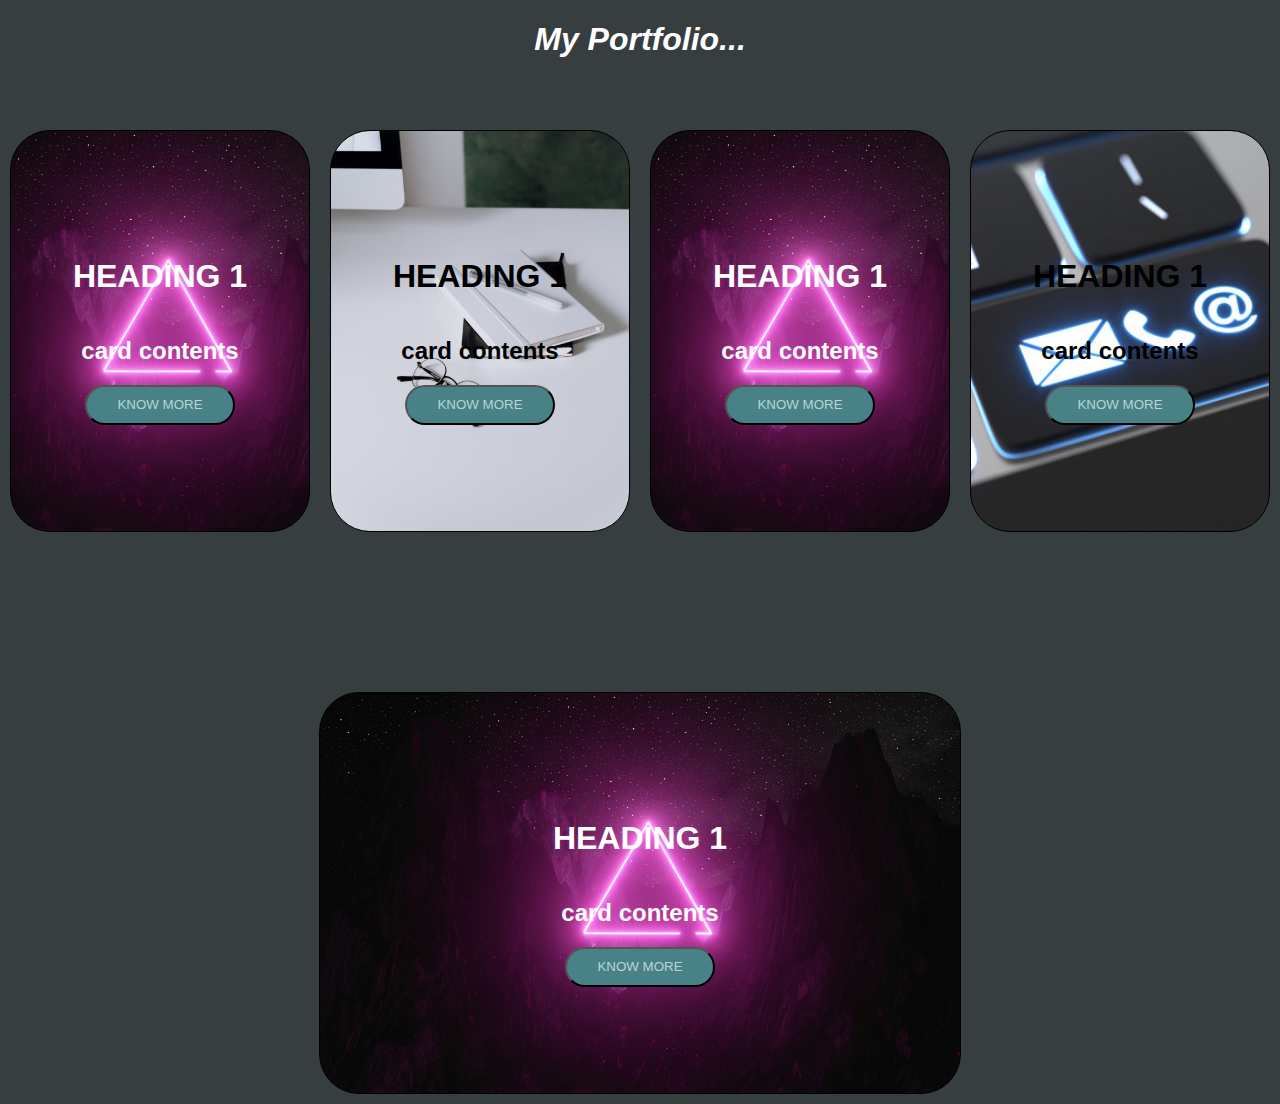
==== index.html @ 0bddccb9 "added pictures, modified homepage, added scroll" ====
<!DOCTYPE html>
<html lang="en">

<head>
    <meta charset="UTF-8">
    <meta name="viewport" content="width=device-width, initial-scale=1.0">
    <title>Portfolio</title>
    <link rel="stylesheet" href="index.css">
    <link href="/your-path-to-fontawesome/css/fontawesome.css" rel="stylesheet">
</head>

<body>
    <div class="header">
        <h1>My Portfolio...</h1>
    </div>
    <div class="main">
        <div class="card">
            <div class="card-header">
                <h1>HEADING 1</h1>
            </div>
            <div class="card-content">
                <h2>card contents</h2>
            </div>
            <div class="card-btn">
                <button>KNOW MORE</button>
            </div>
        </div>
        <div class="card academics">
            <div class="card-header">
                <h1>HEADING 1</h1>
            </div>
            <div class="card-content">
                <h2>card contents</h2>
            </div>
            <div class="card-btn">
                <button>KNOW MORE</button>
            </div>
        </div>
        <div class="card">
            <div class="card-header">
                <h1>HEADING 1</h1>
            </div>
            <div class="card-content">
                <h2>card contents</h2>
            </div>
            <div class="card-btn">
                <button>KNOW MORE</button>
            </div>
        </div>
        <div class="card contact">
            <div class="card-header">
                <h1>HEADING 1</h1>
            </div>
            <div class="card-content">
                <h2>card contents</h2>
            </div>
            <div class="card-btn">
                <button>KNOW MORE</button>
            </div>
        </div>
    </div>
    <div class="scroll">
        <div class="down">
            <a href="#academics"><span></span>
            <span></span>
            <span></span>
            </a>
        </div>
    </div>
    <div id="academics">
        <div class="card">
            <div class="card-header">
                <h1>HEADING 1</h1>
            </div>
            <div class="card-content">
                <h2>card contents</h2>
            </div>
            <div class="card-btn">
                <button>KNOW MORE</button>
            </div>
        </div>
    </div>
</body>

</html>
---- index.css ----
:root {
    --first-c: #373E40;
    --second-c: #305252;
    --third-c: #77878B;
    --fourth-c: #488286;
    --fifth-c: #B7D5D4;
    --font-1: "arial";
    --font-2: "times new roman";
}

body {
    /* box-sizing: border-box; */
    margin: 0;
    padding: 0;
    background-color: var(--first-c);
    font-family: "Segoe UI", Tahoma, Geneva, Verdana, sans-serif;
}

.header {
    display: flex;
    color: white;
    justify-content: center;
    font-style: oblique;
}

.main {
    display: flex;
    justify-content: center;
    flex-direction: row;
    margin-top: 40px;
}

.card {
    display: flex;
    flex-direction: column;
    align-items: center;
    justify-content: center;
    border: 1px solid black;
    margin: 10px;
    height: 400px;
    width: 50%;
    background-image: url('./images/eb1.jpg');
    background-position: center;
    background-size: cover;
    color: white;
    border-radius: 40px;
}

.academics {
    background-image: url('./images/academics.jpg');
    background-position: center;
    background-size: cover;
    color: black;
}

.contact {
    background-image: url('./images/contact.jpg');
    background-position: center;
    background-size: cover;
    color: black;
}

.card:hover {
    box-shadow: 0 0 50px white;
}

.card-btn button {
    border-radius: 100px;
    width: 150px;
    height: 40px;
    color: var(--fifth-c);
    background-color: var(--fourth-c);
}

.card-btn button:hover {
    color: #111;
    background: var(--fourth-c);
    box-shadow: 0 0 40px white;
}

#academics {
    display: flex;
    justify-content: center;
}

.down {
    position: relative;
    left: 50%;
    width: 40px;
    height: 40px;
    transform: rotate(45deg);
    margin-bottom: 100px;
}

.down span {
    position: fixed;
    width: 100%;
    height: 100%;
    border-bottom: 2px solid white;
    border-right: 2px solid white;
    margin-left: 50%;
    margin-top: 50px;
    opacity: 0;
    cursor: pointer;
    animation: animate 1.5s linear infinite;
}

.down span:nth-child(1) {
    transform: translate(-10px, -10px);
    animation-delay: -0.4s;
}

.down span:nth-child(2) {
    transform: translate(0px, 0px);
    animation-delay: -0.2s;
}

.down span:nth-child(3) {
    transform: translate(10px, 10px);
    animation-delay: 0s;
}

#home {
    margin-top: 200px;
    height: 650px;
}

@keyframes animate {
    0% {
        opacity: 0;
    }
    33.3% {
        opacity: 1;
    }
    66.6%,
    100% {
        opacity: 0;
    }
}

@media(max-width:950px) {
    .main {
        flex-wrap: wrap;
    }
    .card {
        width: 45%;
        height: 400px;
    }
    .scroll {
        visibility: hidden;
    }
}

@media(max-width:700px) {
    .main {
        flex-wrap: wrap;
    }
    .card {
        width: 70%;
        height: 400px;
    }
    .scroll {
        visibility: hidden;
    }
}


/* .middle {
    position: absolute;
    top: 50%;
    left: 50%;
    transform: translate(-50%, -50%);
}

.card {
    cursor: pointer;
    width: 340px;
    height: 480px;
}

.front,
.back {
    width: 100%;
    height: 100%;
    overflow: hidden;
    backface-visibility: hidden;
    position: absolute;
    transition: transform .6s linear;
}

.front img {
    height: 100%;
}

.front {
    transform: perspective(600px) rotateY(0deg);
}

.back {
    background: #f1f1f1;
    transform: perspective(600px) rotateY(180deg);
}

.back-content {
    color: #2c3e50;
    text-align: center;
    width: 100%;
}

.sm {
    margin: 20px 0;
}

.sm a {
    display: inline-flex;
    width: 40px;
    height: 40px;
    justify-content: center;
    align-items: center;
    color: #2c3e50;
    font-size: 18px;
    transition: 0.4s;
    border-radius: 50%;
}

.sm a:hover {
    background: #2c3e50;
    color: white;
}

.card:hover>.front {
    transform: perspective(600px) rotateY(-180deg);
}

.card:hover>.back {
    transform: perspective(600px) rotateY(0deg);
} */
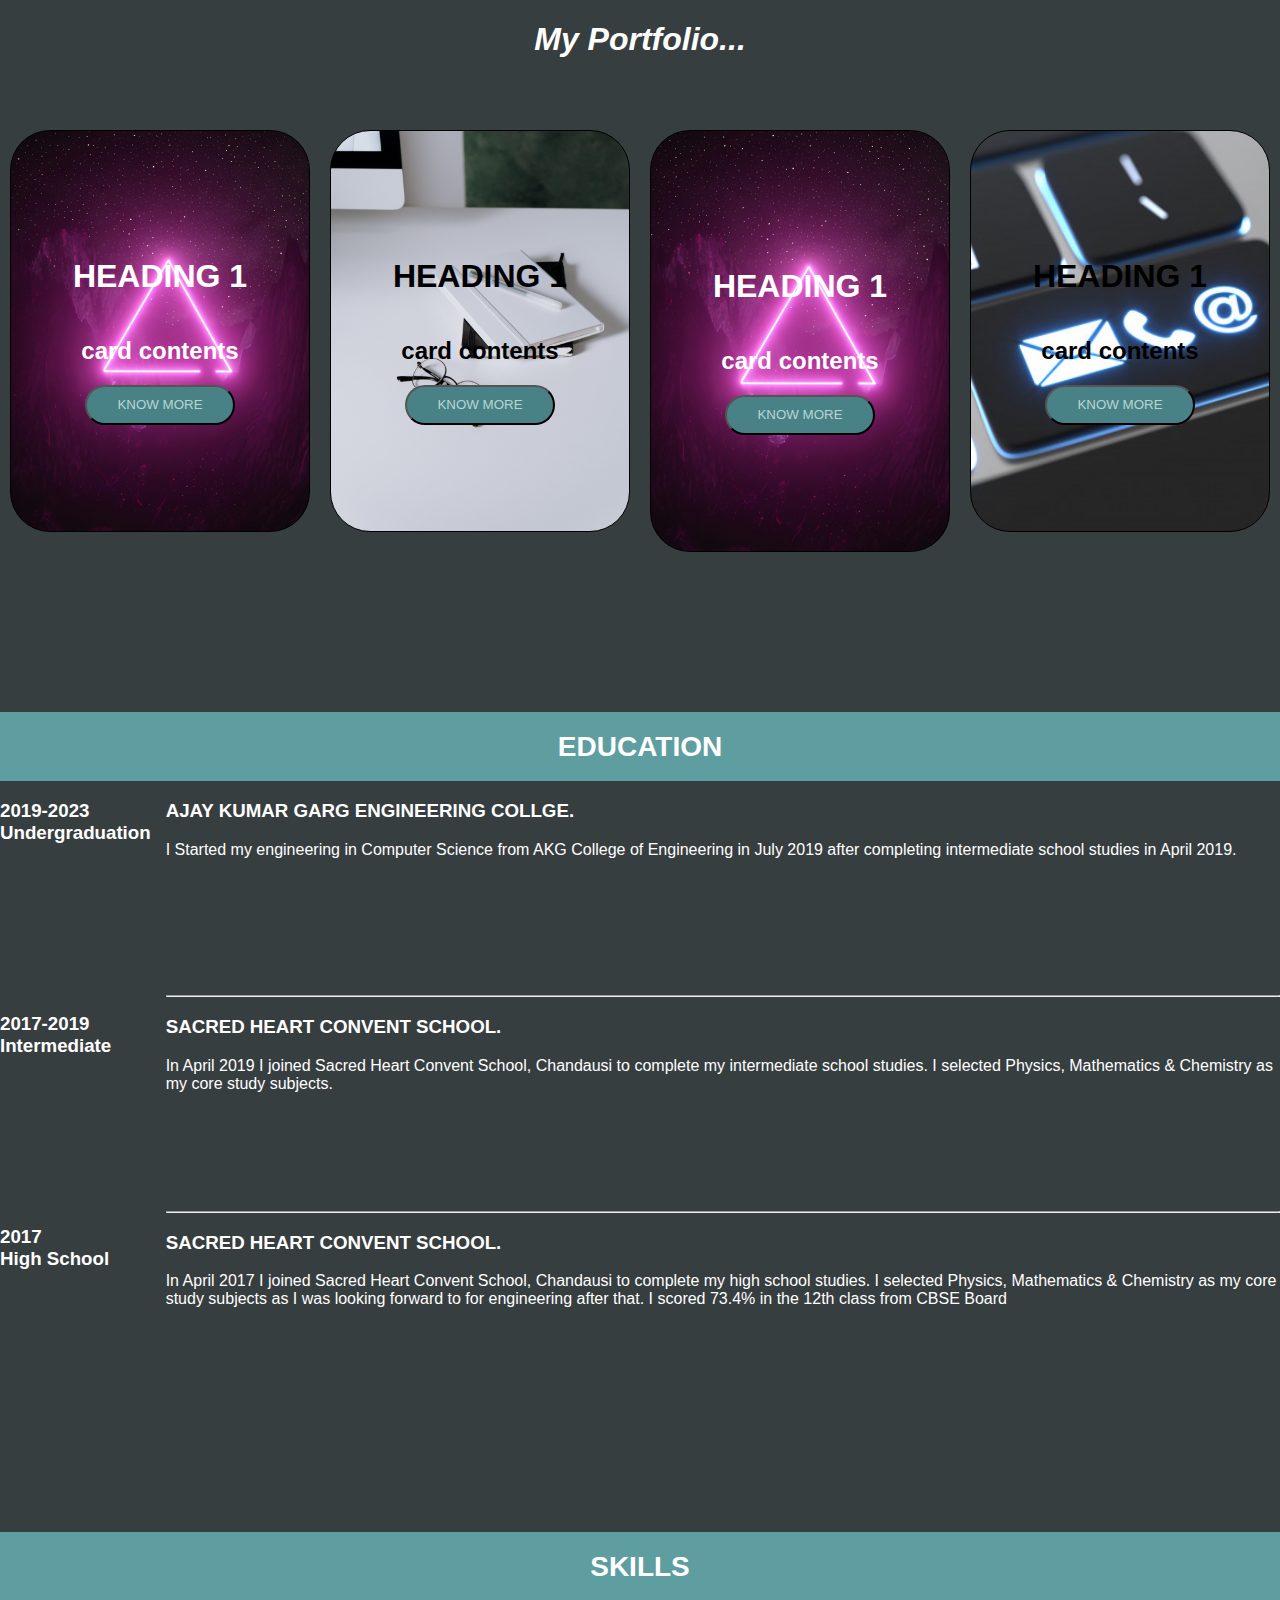
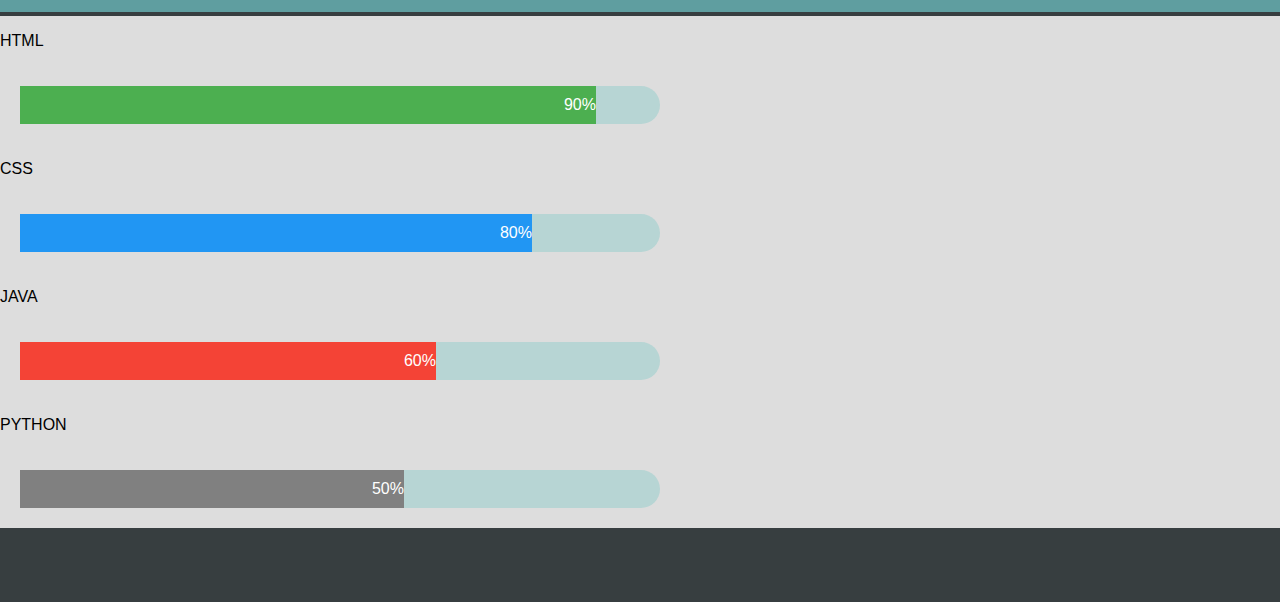
==== commit 43be762e: "skills section added" ====
--- a/index.html
+++ b/index.html
@@ -6,7 +6,7 @@
     <meta name="viewport" content="width=device-width, initial-scale=1.0">
     <title>Portfolio</title>
     <link rel="stylesheet" href="index.css">
-    <link href="/your-path-to-fontawesome/css/fontawesome.css" rel="stylesheet">
+    <link rel="stylesheet" href="https://use.fontawesome.com/releases/v5.7.0/css/all.css" integrity="sha384-lZN37f5QGtY3VHgisS14W3ExzMWZxybE1SJSEsQp9S+oqd12jhcu+A56Ebc1zFSJ" crossorigin="anonymous">
 </head>
 
 <body>
@@ -33,10 +33,10 @@
                 <h2>card contents</h2>
             </div>
             <div class="card-btn">
-                <button>KNOW MORE</button>
+                <a href="#academics"><button>KNOW MORE</button></a>
             </div>
         </div>
-        <div class="card">
+        <div class="card skills">
             <div class="card-header">
                 <h1>HEADING 1</h1>
             </div>
@@ -44,7 +44,7 @@
                 <h2>card contents</h2>
             </div>
             <div class="card-btn">
-                <button>KNOW MORE</button>
+                <a href="#skills"><button>KNOW MORE</button></a>
             </div>
         </div>
         <div class="card contact">
@@ -68,15 +68,62 @@
         </div>
     </div>
     <div id="academics">
-        <div class="card">
-            <div class="card-header">
-                <h1>HEADING 1</h1>
+        <div id="academics-heading">
+            <h1><i class="fas fa-graduation-cap"></i>EDUCATION</h1>
+        </div>
+        <div class="academics-info">
+            <div class="acad-data">
+                <div class="data-items">
+                    <h3>2019-2023 <br> Undergraduation</h3>
+                </div>
+                <hr>
+                <div class="data-items">
+                    <h3>2017-2019 <br> Intermediate</h3>
+                </div>
+                <hr>
+                <div class="data-items">
+                    <h3>2017 <br> High School</h3>
+                </div>
             </div>
-            <div class="card-content">
-                <h2>card contents</h2>
+            <div class="acad-data-2">
+                <div class="data-items">
+                    <h3>AJAY KUMAR GARG ENGINEERING COLLGE.</h3>
+                    I Started my engineering in Computer Science from AKG College of Engineering in July 2019 after completing intermediate school studies in April 2019.
+                </div>
+                <hr>
+                <div class="data-items">
+                    <h3>SACRED HEART CONVENT SCHOOL.</h3>
+                    In April 2019 I joined Sacred Heart Convent School, Chandausi to complete my intermediate school studies. I selected Physics, Mathematics & Chemistry as my core study subjects.
+                </div>
+                <hr>
+                <div class="data-items">
+                    <h3>SACRED HEART CONVENT SCHOOL.</h3>
+                    <p>In April 2017 I joined Sacred Heart Convent School, Chandausi to complete my high school studies. I selected Physics, Mathematics & Chemistry as my core study subjects as I was looking forward to for engineering after that. I scored
+                        73.4% in the 12th class from CBSE Board</p>
+                </div>
             </div>
-            <div class="card-btn">
-                <button>KNOW MORE</button>
+        </div>
+    </div>
+    <div id="skills">
+        <div id="academics-heading">
+            <h1><i class="fas fa-code"></i> SKILLS</h1>
+        </div>
+        <div class="container">
+            <p>HTML</p>
+            <div class="skills-c">
+                <div class="skills first">90%</div>
+            </div>
+            <p>CSS</p>
+            <div class="skills-c">
+                <div class="skills second">80%</div>
+            </div>
+            <p>JAVA</p>
+            <div class="skills-c">
+                <div class="skills third">60%</div>
+            </div>
+            <p>PYTHON</p>
+            <div class="skills-c">
+                <div class="skills fourth">50%</div>
             </div>
         </div>
     </div>
--- a/index.css
+++ b/index.css
@@ -78,18 +78,12 @@
     box-shadow: 0 0 40px white;
 }
 
-#academics {
-    display: flex;
-    justify-content: center;
-}
-
 .down {
-    position: relative;
+    position: absolute;
     left: 50%;
     width: 40px;
     height: 40px;
     transform: rotate(45deg);
-    margin-bottom: 100px;
 }
 
 .down span {
@@ -120,9 +114,124 @@
     animation-delay: 0s;
 }
 
-#home {
+
+/* #home {
     margin-top: 200px;
     height: 650px;
+} */
+
+#academics {
+    display: flex;
+    height: 670px;
+    color: white;
+    flex-direction: column;
+    margin-top: 150px;
+}
+
+#academics p {
+    font-weight: normal;
+    margin-top: 0;
+}
+
+.academics-data h3 {
+    margin-bottom: 0px;
+}
+
+#academics-heading {
+    text-align: center;
+    background-color: cadetblue;
+    font-size: 14px;
+    height: 80px;
+}
+
+#academics-heading i {
+    height: 40px;
+    width: 40px;
+}
+
+.academics-info {
+    display: flex;
+}
+
+.acad-data {
+    display: flex;
+    flex-direction: column;
+    margin-right: 15px;
+}
+
+.data-items {
+    height: 150px;
+    margin-bottom: 45px;
+}
+
+.acad-data hr {
+    visibility: hidden;
+}
+
+#skills {
+    display: flex;
+    height: 670px;
+    color: white;
+    flex-direction: column;
+    vertical-align: middle;
+    margin-top: 150px;
+}
+
+.container {
+    display: flex;
+    flex-direction: column;
+    align-content: center;
+    justify-content: center;
+    background: #ddd;
+    margin-top: 4px;
+}
+
+.skills-c {
+    width: 50%;
+    background: var(--fifth-c);
+    margin: 20px;
+    border-radius: 20px;
+}
+
+.skills {
+    text-align: right;
+    padding-top: 10px;
+    padding-bottom: 10px;
+    color: white;
+    animation: load 0.7s linear;
+}
+
+.container p {
+    color: black;
+}
+
+.first {
+    width: 90%;
+    background-color: #4CAF50;
+}
+
+.second {
+    width: 80%;
+    background-color: #2196F3;
+}
+
+.third {
+    width: 65%;
+    background-color: #f44336;
+}
+
+.fourth {
+    width: 60%;
+    background-color: #808080;
+}
+
+
+/* Dark Grey */
+
+@keyframes load {
+    from {
+        width: 0%
+    }
 }
 
 @keyframes animate {
@@ -149,6 +258,12 @@
     .scroll {
         visibility: hidden;
     }
+    #academics {
+        height: 1000px;
+    }
+    #year {
+        width: 100px;
+    }
 }
 
 @media(max-width:700px) {
@@ -161,6 +276,9 @@
     }
     .scroll {
         visibility: hidden;
+    }
+    #year {
+        width: 400px;
     }
 }
 
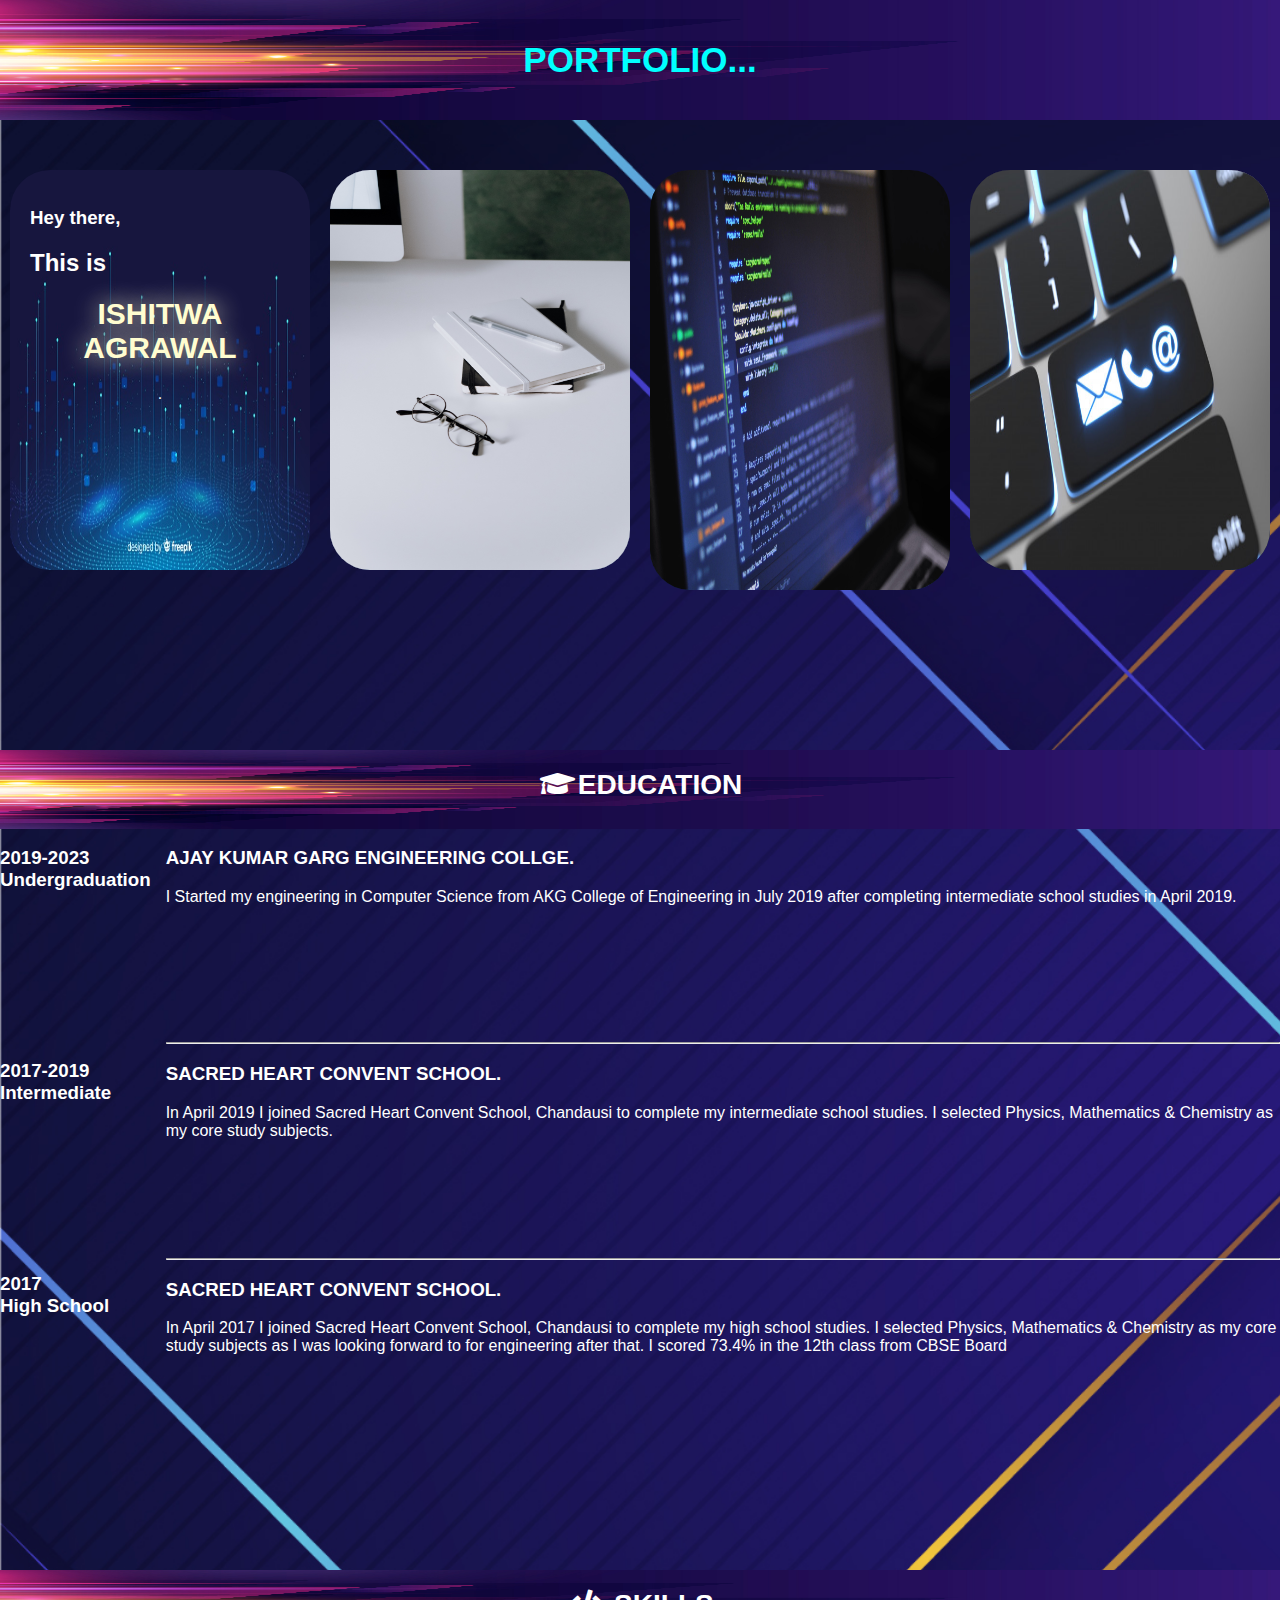
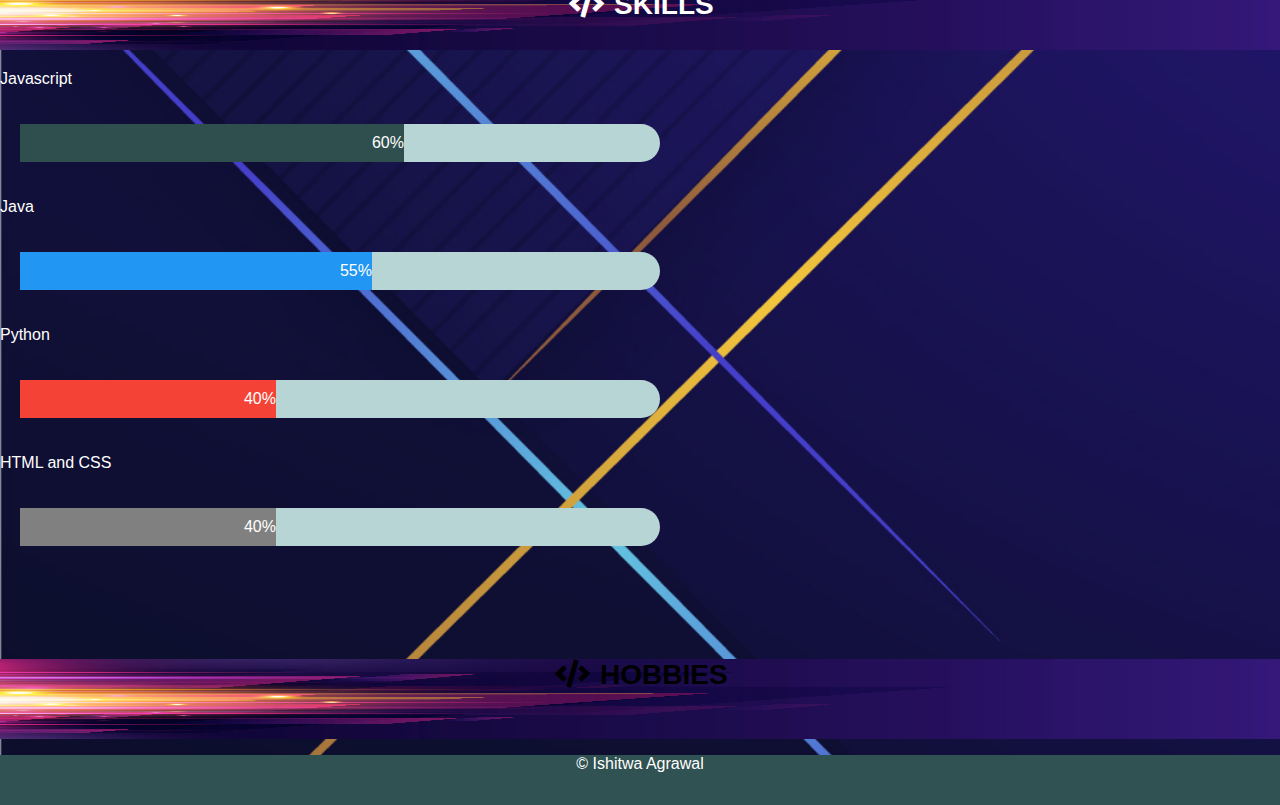
==== commit be301471: "colors changed" ====
--- a/index.html
+++ b/index.html
@@ -6,56 +6,75 @@
     <meta name="viewport" content="width=device-width, initial-scale=1.0">
     <title>Portfolio</title>
     <link rel="stylesheet" href="index.css">
-    <link rel="stylesheet" href="https://use.fontawesome.com/releases/v5.7.0/css/all.css" integrity="sha384-lZN37f5QGtY3VHgisS14W3ExzMWZxybE1SJSEsQp9S+oqd12jhcu+A56Ebc1zFSJ" crossorigin="anonymous">
+    <link rel="stylesheet" href="https://use.fontawesome.com/releases/v5.7.0/css/all.css">
 </head>
 
 <body>
     <div class="header">
-        <h1>My Portfolio...</h1>
+        <div class="heading">
+            <h1>Portfolio...</h1>
+        </div>
     </div>
     <div class="main">
         <div class="card">
-            <div class="card-header">
-                <h1>HEADING 1</h1>
+            <div class="front intro">
+                <br>
+                <h3> Hey there,</h3>
+                <h2>This is </h2>
+                <h1>Ishitwa <br>Agrawal</h1>.
             </div>
-            <div class="card-content">
-                <h2>card contents</h2>
-            </div>
-            <div class="card-btn">
-                <button>KNOW MORE</button>
+            <div class="back">
+                <br>
+                <div class="card-heading">
+                    <u><h1>INTRODUCTION</h1></u>
+                </div>
+                <div class="card-content">
+                    <br> I am a Computer Sciene Engineering Student.
+                    <h4>Welcome to my Portfolio. Just hover over the cards to see my academics, skills etc.</h4>
+                </div>
+                <br>
+                <div class="card-btn">
+                    <a href="#academics"><button>MY HOBBIES</button></a>
+                </div>
             </div>
         </div>
         <div class="card academics">
-            <div class="card-header">
-                <h1>HEADING 1</h1>
+            <div class="front">
+                <img src="./images/academics.jpg">
             </div>
-            <div class="card-content">
-                <h2>card contents</h2>
-            </div>
-            <div class="card-btn">
-                <a href="#academics"><button>KNOW MORE</button></a>
+            <div class="back">
+                <div class="card-content">
+                    <h2>card contents</h2>
+                </div>
+                <div class="card-btn">
+                    <a href="#academics"><button>KNOW MORE</button></a>
+                </div>
             </div>
         </div>
         <div class="card skills">
-            <div class="card-header">
-                <h1>HEADING 1</h1>
+            <div class="front">
+                <img src="./images/skills.jpg">
             </div>
-            <div class="card-content">
-                <h2>card contents</h2>
-            </div>
-            <div class="card-btn">
-                <a href="#skills"><button>KNOW MORE</button></a>
+            <div class="back">
+                <div class="card-content">
+                    <h4>I am very interested in learning new languages</h4>
+                </div>
+                <div class="card-btn">
+                    <a href="#skills"><button>KNOW MY SKILLS</button></a>
+                </div>
             </div>
         </div>
         <div class="card contact">
-            <div class="card-header">
-                <h1>HEADING 1</h1>
+            <div class="front">
+                <img src="./images/contact.jpg">
             </div>
-            <div class="card-content">
-                <h2>card contents</h2>
-            </div>
-            <div class="card-btn">
-                <button>KNOW MORE</button>
+            <div class="back">
+                <div class="card-content">
+                    <h2>card contents</h2>
+                </div>
+                <div class="card-btn">
+                    <button>KNOW MORE</button>
+                </div>
             </div>
         </div>
     </div>
@@ -109,23 +128,31 @@
             <h1><i class="fas fa-code"></i> SKILLS</h1>
         </div>
         <div class="container">
-            <p>HTML</p>
+            <p>Javascript</p>
             <div class="skills-c">
-                <div class="skills first">90%</div>
+                <div class="skills first">60%</div>
             </div>
-            <p>CSS</p>
+            <p>Java</p>
             <div class="skills-c">
-                <div class="skills second">80%</div>
+                <div class="skills second">55%</div>
             </div>
-            <p>JAVA</p>
+            <p>Python</p>
             <div class="skills-c">
-                <div class="skills third">60%</div>
+                <div class="skills third">40%</div>
             </div>
-            <p>PYTHON</p>
+            <p>HTML and CSS</p>
             <div class="skills-c">
-                <div class="skills fourth">50%</div>
+                <div class="skills fourth">40%</div>
             </div>
         </div>
+    </div>
+    <div id="hobbies">
+        <div id="academics-heading">
+            <h1><i class="fas fa-code"></i> HOBBIES</h1>
+        </div>
+    </div>
+    <div class="footer">
+        <p><span>&#169;</span> Ishitwa Agrawal</p>
     </div>
 </body>
 
--- a/index.css
+++ b/index.css
@@ -9,10 +9,10 @@
 }
 
 body {
-    /* box-sizing: border-box; */
     margin: 0;
     padding: 0;
-    background-color: var(--first-c);
+    background-image: url('./images/photo.jpg');
+    background-size: cover;
     font-family: "Segoe UI", Tahoma, Geneva, Verdana, sans-serif;
 }
 
@@ -20,7 +20,27 @@
     display: flex;
     color: white;
     justify-content: center;
-    font-style: oblique;
+    align-items: center;
+    height: 120px;
+    background-image: url('./images/education.jpg');
+    background-size: 100% 100%;
+}
+
+.heading h1 {
+    font-size: 35px;
+    text-transform: uppercase;
+    color: cyan;
+    font-style: bold;
+}
+
+.nav-area {
+    display: flex;
+    flex-direction: row;
+}
+
+.nav-area li {
+    list-style: none;
+    margin-right: 10px;
 }
 
 .main {
@@ -31,19 +51,77 @@
 }
 
 .card {
+    position: relative;
     display: flex;
     flex-direction: column;
     align-items: center;
     justify-content: center;
-    border: 1px solid black;
     margin: 10px;
     height: 400px;
     width: 50%;
-    background-image: url('./images/eb1.jpg');
-    background-position: center;
-    background-size: cover;
-    color: white;
     border-radius: 40px;
+    transition: transform 1.5s;
+    transform-style: preserve-3d;
+}
+
+.front {
+    position: absolute;
+    height: 100%;
+    width: 100%;
+    background-image: url("./images/intro-front.jpeg");
+    background-size: 100% 100%;
+    backface-visibility: hidden;
+    color: #fff;
+    text-align: center;
+    font-family: Helvetica;
+    border-radius: 40px;
+}
+
+.intro h3,
+h2 {
+    margin-left: 20px;
+    text-align: left;
+}
+
+.intro h1 {
+    text-transform: uppercase;
+    color: rgb(255, 253, 208);
+    font-size: 30px;
+    text-shadow: 0 0 25px rgb(255, 253, 208);
+}
+
+.front img {
+    height: 100%;
+    width: 100%;
+    border-radius: 40px;
+}
+
+.back {
+    position: absolute;
+    height: 100%;
+    width: 100%;
+    backface-visibility: hidden;
+    text-align: center;
+    font-family: Helvetica;
+    background-image: url('./images/all-back.jpg');
+    background-size: 100% 100%;
+    background-repeat: no-repeat;
+    color: white;
+    transform: rotateY(-180deg);
+    border-radius: 40px;
+}
+
+.card-head {
+    font-style: normal;
+    text-decoration: wheat;
+    font-style: italic;
+}
+
+.card-content {}
+
+.card:hover {
+    transform: rotateY(-180deg);
+    box-shadow: 0 0 50px white;
 }
 
 .academics {
@@ -58,10 +136,6 @@
     background-position: center;
     background-size: cover;
     color: black;
-}
-
-.card:hover {
-    box-shadow: 0 0 50px white;
 }
 
 .card-btn button {
@@ -114,12 +188,6 @@
     animation-delay: 0s;
 }
 
-
-/* #home {
-    margin-top: 200px;
-    height: 650px;
-} */
-
 #academics {
     display: flex;
     height: 670px;
@@ -139,7 +207,8 @@
 
 #academics-heading {
     text-align: center;
-    background-color: cadetblue;
+    background-image: url('./images/education.jpg');
+    background-size: 100% 100%;
     font-size: 14px;
     height: 80px;
 }
@@ -175,6 +244,7 @@
     flex-direction: column;
     vertical-align: middle;
     margin-top: 150px;
+    background: transparent;
 }
 
 .container {
@@ -182,8 +252,8 @@
     flex-direction: column;
     align-content: center;
     justify-content: center;
-    background: #ddd;
     margin-top: 4px;
+    background: transparent;
 }
 
 .skills-c {
@@ -202,31 +272,38 @@
 }
 
 .container p {
-    color: black;
+    color: white;
 }
 
 .first {
-    width: 90%;
-    background-color: #4CAF50;
+    width: 60%;
+    background-color: darkslategray;
 }
 
 .second {
-    width: 80%;
+    width: 55%;
     background-color: #2196F3;
 }
 
 .third {
-    width: 65%;
+    width: 40%;
     background-color: #f44336;
 }
 
 .fourth {
-    width: 60%;
+    width: 40%;
     background-color: #808080;
 }
 
-
-/* Dark Grey */
+.footer {
+    position: relative;
+    width: 100%;
+    height: 50px;
+    background-color: var(--second-c);
+    color: white;
+    text-align: center;
+    vertical-align: middle;
+}
 
 @keyframes load {
     from {
@@ -261,95 +338,29 @@
     #academics {
         height: 1000px;
     }
-    #year {
-        width: 100px;
-    }
-}
-
-@media(max-width:700px) {
+}
+
+@media(max-width:600px) {
     .main {
         flex-wrap: wrap;
     }
+    .header {
+        font-size: 50px;
+    }
     .card {
-        width: 70%;
-        height: 400px;
+        width: 80%;
+        height: 350px;
     }
     .scroll {
         visibility: hidden;
     }
-    #year {
-        width: 400px;
-    }
-}
-
-
-/* .middle {
-    position: absolute;
-    top: 50%;
-    left: 50%;
-    transform: translate(-50%, -50%);
-}
-
-.card {
-    cursor: pointer;
-    width: 340px;
-    height: 480px;
-}
-
-.front,
-.back {
-    width: 100%;
-    height: 100%;
-    overflow: hidden;
-    backface-visibility: hidden;
-    position: absolute;
-    transition: transform .6s linear;
-}
-
-.front img {
-    height: 100%;
-}
-
-.front {
-    transform: perspective(600px) rotateY(0deg);
-}
-
-.back {
-    background: #f1f1f1;
-    transform: perspective(600px) rotateY(180deg);
-}
-
-.back-content {
-    color: #2c3e50;
-    text-align: center;
-    width: 100%;
-}
-
-.sm {
-    margin: 20px 0;
-}
-
-.sm a {
-    display: inline-flex;
-    width: 40px;
-    height: 40px;
-    justify-content: center;
-    align-items: center;
-    color: #2c3e50;
-    font-size: 18px;
-    transition: 0.4s;
-    border-radius: 50%;
-}
-
-.sm a:hover {
-    background: #2c3e50;
-    color: white;
-}
-
-.card:hover>.front {
-    transform: perspective(600px) rotateY(-180deg);
-}
-
-.card:hover>.back {
-    transform: perspective(600px) rotateY(0deg);
-} */+    .skills-c {
+        width: 80%;
+    }
+    .header {
+        font-size: 12px;
+    }
+    .navigation {
+        visibility: hidden;
+    }
+}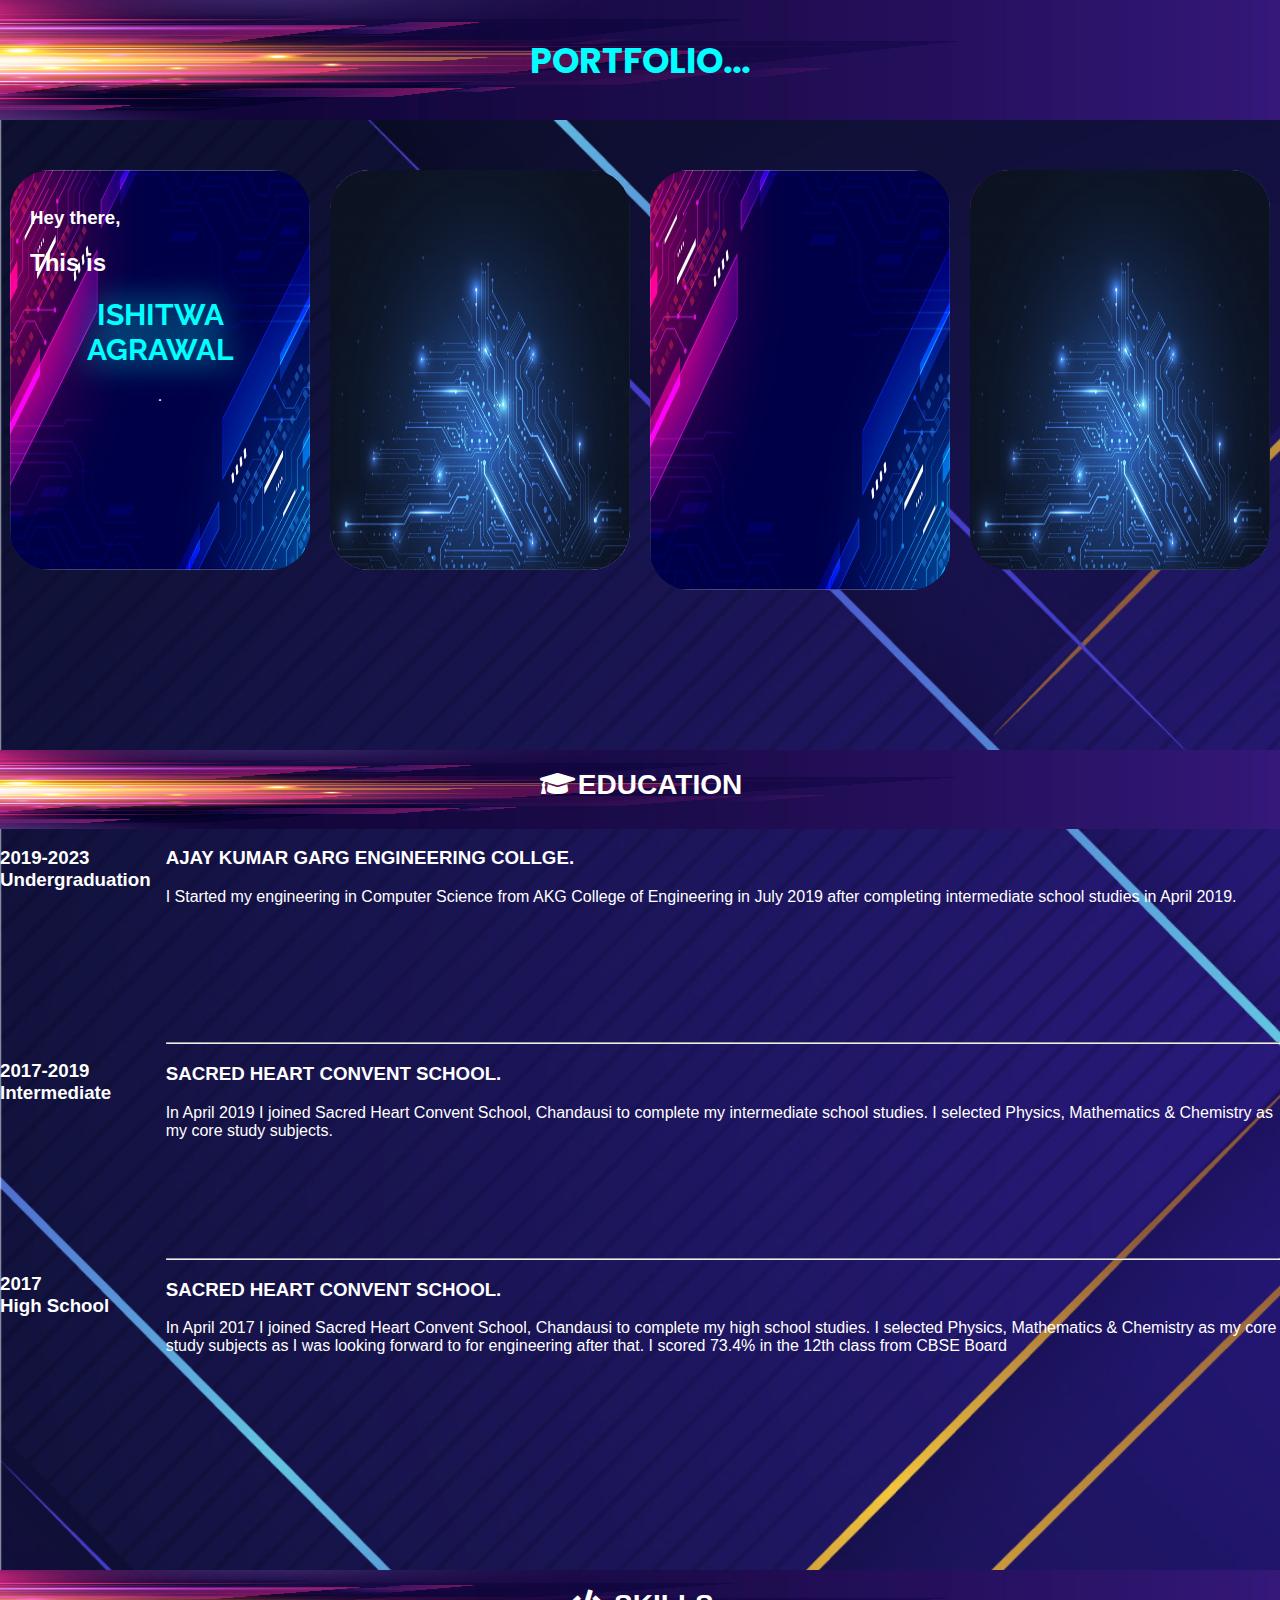
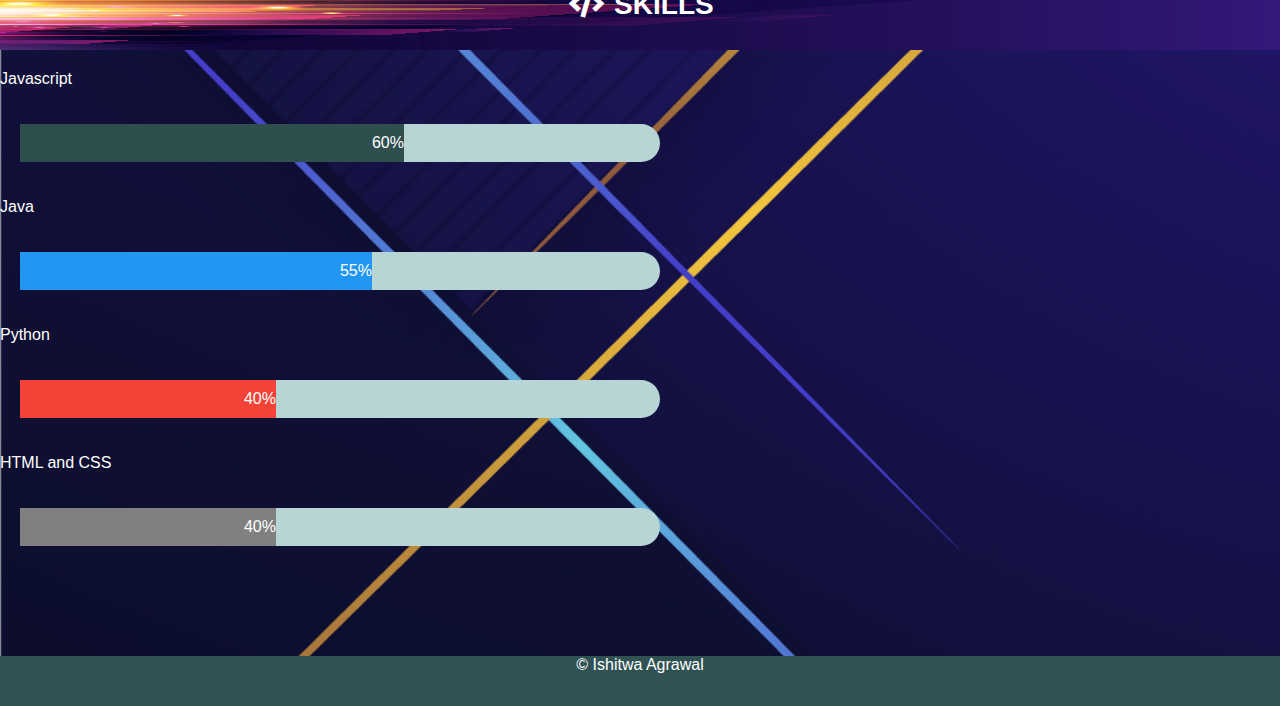
==== commit dda8d528: "contact handles added" ====
--- a/index.html
+++ b/index.html
@@ -7,6 +7,11 @@
     <title>Portfolio</title>
     <link rel="stylesheet" href="index.css">
     <link rel="stylesheet" href="https://use.fontawesome.com/releases/v5.7.0/css/all.css">
+    <link rel="stylesheet" href="https://fonts.googleapis.com/css?family=Tangerine">
+    <link href="https://fonts.googleapis.com/css2?family=Open+Sans&family=Roboto:wght@500&display=swap" rel="stylesheet">
+    <link href="https://fonts.googleapis.com/css2?family=Poppins:wght@500&display=swap" rel="stylesheet">
+    <link href="https://fonts.googleapis.com/css2?family=Roboto+Slab:wght@300&display=swap" rel="stylesheet">
+    <link href="https://fonts.googleapis.com/css2?family=Raleway:ital,wght@1,300&display=swap" rel="stylesheet">
 </head>
 
 <body>
@@ -26,21 +31,21 @@
             <div class="back">
                 <br>
                 <div class="card-heading">
-                    <u><h1>INTRODUCTION</h1></u>
+                    <h1 class="intro-back">INTRODUCTION</h1>
                 </div>
-                <div class="card-content">
-                    <br> I am a Computer Sciene Engineering Student.
+                <div class="intro-card-content">
+                    <br> I am a Computer Sciene Engineering Student.<br> I am pursuing my degree for Bachelor of Technology from the college.
                     <h4>Welcome to my Portfolio. Just hover over the cards to see my academics, skills etc.</h4>
                 </div>
                 <br>
-                <div class="card-btn">
+                <!-- <div class="card-btn">
                     <a href="#academics"><button>MY HOBBIES</button></a>
-                </div>
+                </div> -->
             </div>
         </div>
         <div class="card academics">
             <div class="front">
-                <img src="./images/academics.jpg">
+                <img src="./images/front.jpg">
             </div>
             <div class="back">
                 <div class="card-content">
@@ -52,11 +57,11 @@
             </div>
         </div>
         <div class="card skills">
-            <div class="front">
-                <img src="./images/skills.jpg">
+            <div class="skills-front front">
+                <img src="./images/front2.jpg">
             </div>
-            <div class="back">
-                <div class="card-content">
+            <div class="skills-back back">
+                <div class="skills-card-content">
                     <h4>I am very interested in learning new languages</h4>
                 </div>
                 <div class="card-btn">
@@ -66,14 +71,24 @@
         </div>
         <div class="card contact">
             <div class="front">
-                <img src="./images/contact.jpg">
+                <img src="./images/front.jpg">
             </div>
             <div class="back">
-                <div class="card-content">
-                    <h2>card contents</h2>
-                </div>
-                <div class="card-btn">
-                    <button>KNOW MORE</button>
+                <div class="contact-card-content">
+                    <h2>SOCIAL HANDLES</h2>
+                    <nav class="social">
+                        <ul>
+                            <a href="https://www.instagram.com/_ishitw/">
+                                <h1><i class="fab fa-instagram"></i></h1>
+                            </a>
+                            <a href="https://in.linkedin.com/in/ishitw-agrawal-578b2319b">
+                                <h1><i class="fab fa-linkedin-in"></i></h1>
+                            </a>
+                            <a href="mailto:ishitwa2000@gmail.com">
+                                <h1><i class="fas fa-envelope-square"></i></h1>
+                            </a>
+                        </ul>
+                    </nav>
                 </div>
             </div>
         </div>
@@ -146,11 +161,11 @@
             </div>
         </div>
     </div>
-    <div id="hobbies">
+    <!-- <div id="hobbies">
         <div id="academics-heading">
             <h1><i class="fas fa-code"></i> HOBBIES</h1>
         </div>
-    </div>
+    </div> -->
     <div class="footer">
         <p><span>&#169;</span> Ishitwa Agrawal</p>
     </div>
--- a/index.css
+++ b/index.css
@@ -4,8 +4,8 @@
     --third-c: #77878B;
     --fourth-c: #488286;
     --fifth-c: #B7D5D4;
-    --font-1: "arial";
-    --font-2: "times new roman";
+    --font-1: "roboto";
+    --font-2: "poppins";
 }
 
 body {
@@ -24,6 +24,8 @@
     height: 120px;
     background-image: url('./images/education.jpg');
     background-size: 100% 100%;
+    font-family: 'Poppins', sans-serif;
+    font-weight: bold;
 }
 
 .heading h1 {
@@ -68,7 +70,7 @@
     position: absolute;
     height: 100%;
     width: 100%;
-    background-image: url("./images/intro-front.jpeg");
+    background-image: url("./images/front2.jpg");
     background-size: 100% 100%;
     backface-visibility: hidden;
     color: #fff;
@@ -77,17 +79,49 @@
     border-radius: 40px;
 }
 
+.intro-back {
+    font-family: 'Roboto Slab', serif;
+    color: cyan;
+}
+
+.contact-card-content h2 {
+    color: cyan;
+    font-family: 'Roboto Slab', serif;
+    text-align: center;
+}
+
+.contact-card-content ul {
+    margin-top: -13px;
+    margin-right: 36px;
+}
+
+.contact-card-content i:hover {
+    transition: 0.3s linear;
+    transform: rotate(360deg);
+}
+
+.contact-card-content a {
+    color: white;
+    font-size: 25px;
+}
+
 .intro h3,
 h2 {
     margin-left: 20px;
     text-align: left;
 }
 
+.intro-card-content {
+    color: white;
+}
+
 .intro h1 {
     text-transform: uppercase;
-    color: rgb(255, 253, 208);
+    color: cyan;
     font-size: 30px;
-    text-shadow: 0 0 25px rgb(255, 253, 208);
+    text-shadow: 0 0 35px cyan;
+    animation: fade 3s linear;
+    font-family: 'Raleway', sans-serif;
 }
 
 .front img {
@@ -305,6 +339,15 @@
     vertical-align: middle;
 }
 
+@keyframes fade {
+    0% {
+        opacity: 0;
+    }
+    100% {
+        opacity: 1;
+    }
+}
+
 @keyframes load {
     from {
         width: 0%
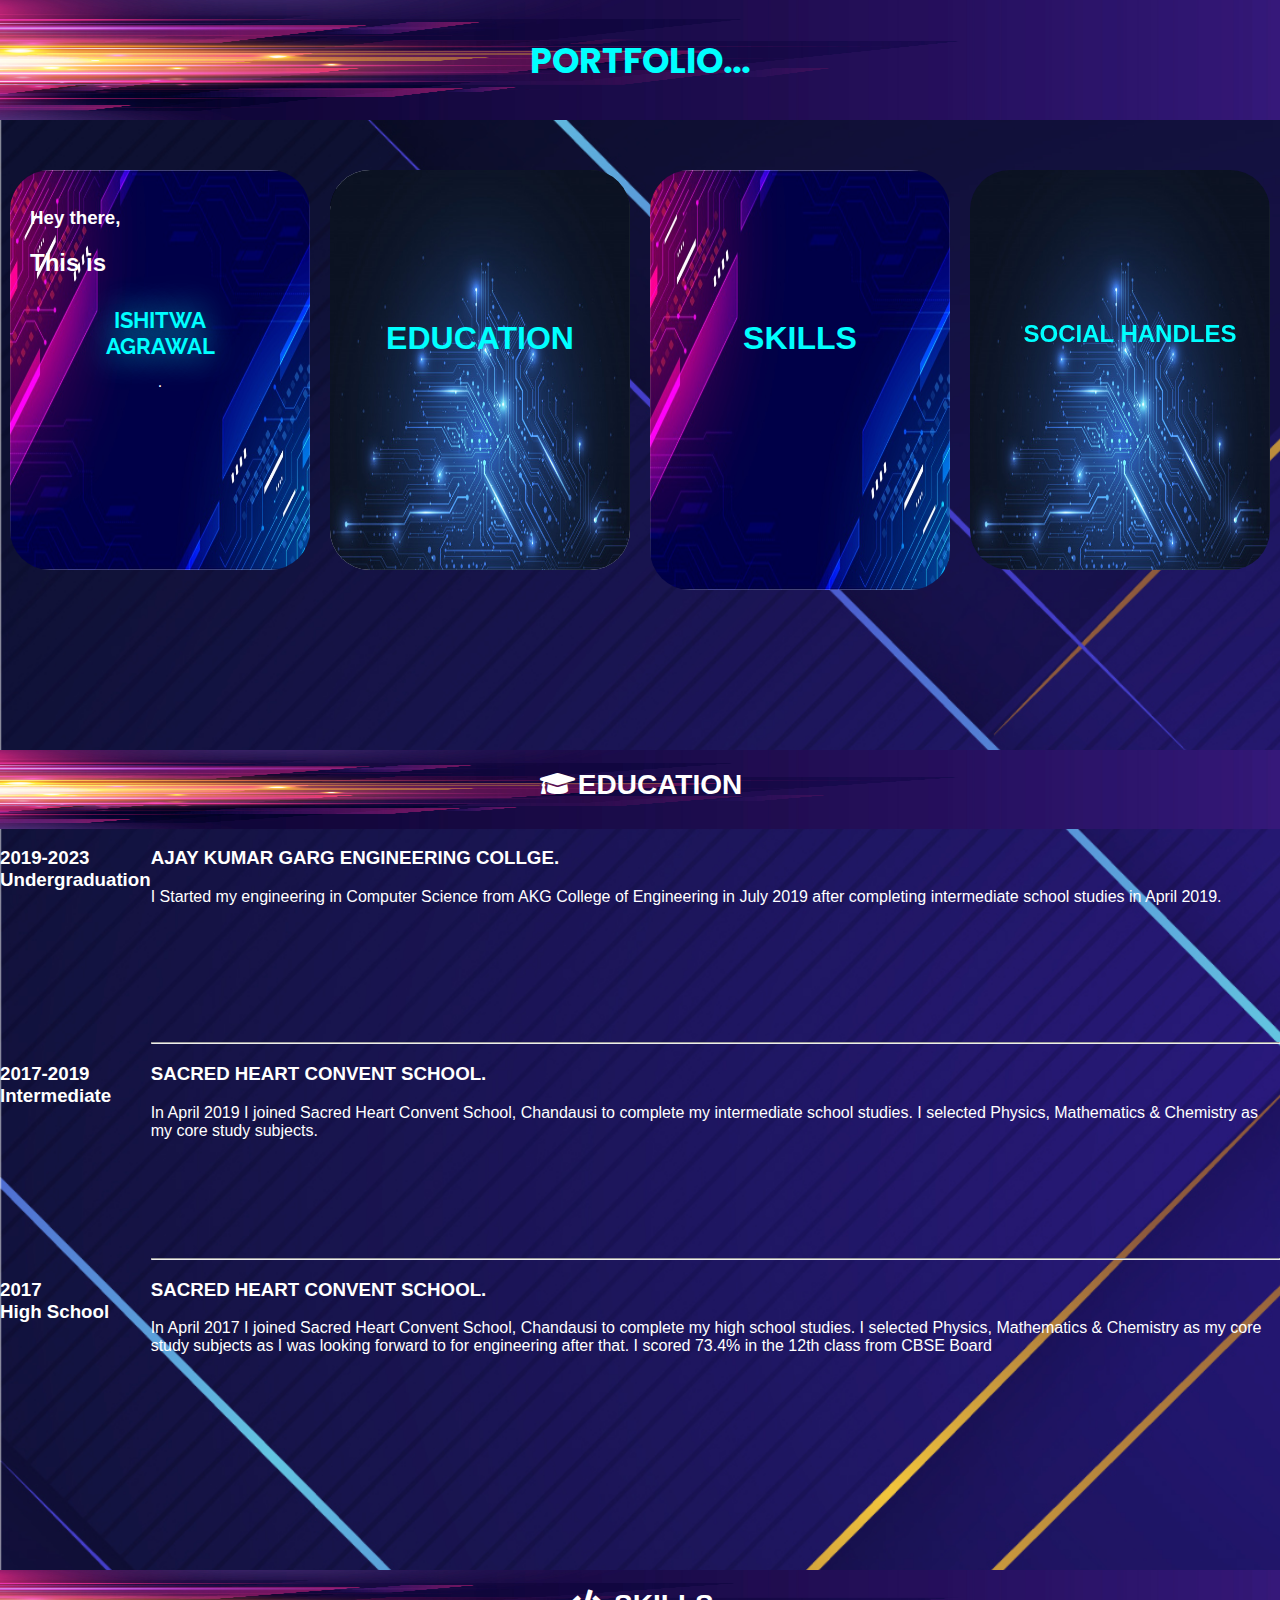
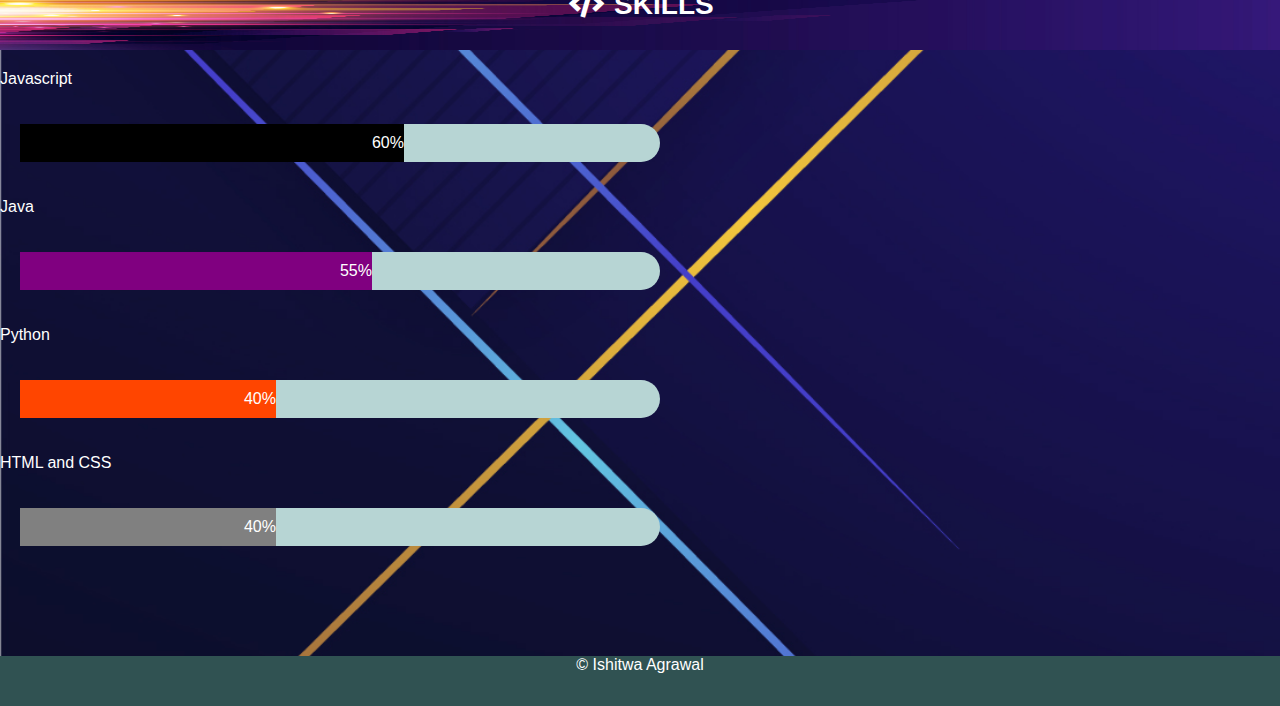
==== commit a8cb7942: "modification 2 complete" ====
--- a/index.html
+++ b/index.html
@@ -44,12 +44,12 @@
             </div>
         </div>
         <div class="card academics">
-            <div class="front">
-                <img src="./images/front.jpg">
+            <div class="acadamic-front front">
+                <h1>EDUCATION</h1>
             </div>
-            <div class="back">
+            <div class="acadamic-back back">
                 <div class="card-content">
-                    <h2>card contents</h2>
+                    <h3>Here, I provide you a brief summary of my primary education. Click below to know more!</h3>
                 </div>
                 <div class="card-btn">
                     <a href="#academics"><button>KNOW MORE</button></a>
@@ -58,11 +58,11 @@
         </div>
         <div class="card skills">
             <div class="skills-front front">
-                <img src="./images/front2.jpg">
+                <h1>SKILLS</h1>
             </div>
             <div class="skills-back back">
                 <div class="skills-card-content">
-                    <h4>I am very interested in learning new languages</h4>
+                    <h4>I am very interested in learning new programming languages.Here I enlist some of my skills with their level of expertise..</h4>
                 </div>
                 <div class="card-btn">
                     <a href="#skills"><button>KNOW MY SKILLS</button></a>
@@ -70,25 +70,26 @@
             </div>
         </div>
         <div class="card contact">
-            <div class="front">
-                <img src="./images/front.jpg">
+            <div class="contact-front front">
+                <h2>SOCIAL HANDLES</h2>
             </div>
-            <div class="back">
+            <div class="contact-back back">
                 <div class="contact-card-content">
                     <h2>SOCIAL HANDLES</h2>
-                    <nav class="social">
-                        <ul>
-                            <a href="https://www.instagram.com/_ishitw/">
-                                <h1><i class="fab fa-instagram"></i></h1>
-                            </a>
-                            <a href="https://in.linkedin.com/in/ishitw-agrawal-578b2319b">
-                                <h1><i class="fab fa-linkedin-in"></i></h1>
-                            </a>
-                            <a href="mailto:ishitwa2000@gmail.com">
-                                <h1><i class="fas fa-envelope-square"></i></h1>
-                            </a>
-                        </ul>
-                    </nav>
+                    <ul>
+                        <a href="https://github.com/IshitwaAgrawal">
+                            <h1><i class="fab fa-github"></i></h1>
+                        </a>
+                        <a href="https://www.instagram.com/_ishitw/">
+                            <h1><i class="fab fa-instagram"></i></h1>
+                        </a>
+                        <a href="https://in.linkedin.com/in/ishitw-agrawal-578b2319b">
+                            <h1><i class="fab fa-linkedin-in"></i></h1>
+                        </a>
+                        <a href="mailto:ishitwa2000@gmail.com">
+                            <h1><i class="fas fa-envelope-square"></i></h1>
+                        </a>
+                    </ul>
                 </div>
             </div>
         </div>
@@ -161,11 +162,6 @@
             </div>
         </div>
     </div>
-    <!-- <div id="hobbies">
-        <div id="academics-heading">
-            <h1><i class="fas fa-code"></i> HOBBIES</h1>
-        </div>
-    </div> -->
     <div class="footer">
         <p><span>&#169;</span> Ishitwa Agrawal</p>
     </div>
--- a/index.css
+++ b/index.css
@@ -70,13 +70,16 @@
     position: absolute;
     height: 100%;
     width: 100%;
-    background-image: url("./images/front2.jpg");
-    background-size: 100% 100%;
     backface-visibility: hidden;
     color: #fff;
     text-align: center;
     font-family: Helvetica;
     border-radius: 40px;
+}
+
+.intro {
+    background-image: url("./images/front2.jpg");
+    background-size: 100% 100%;
 }
 
 .intro-back {
@@ -102,7 +105,7 @@
 
 .contact-card-content a {
     color: white;
-    font-size: 25px;
+    font-size: 15px;
 }
 
 .intro h3,
@@ -118,10 +121,11 @@
 .intro h1 {
     text-transform: uppercase;
     color: cyan;
-    font-size: 30px;
+    font-size: 22px;
     text-shadow: 0 0 35px cyan;
     animation: fade 3s linear;
     font-family: 'Raleway', sans-serif;
+    margin-top: 30px;
 }
 
 .front img {
@@ -151,8 +155,6 @@
     font-style: italic;
 }
 
-.card-content {}
-
 .card:hover {
     transform: rotateY(-180deg);
     box-shadow: 0 0 50px white;
@@ -166,9 +168,10 @@
 }
 
 .contact {
-    background-image: url('./images/contact.jpg');
+    background: url("./images/front.jpg");
     background-position: center;
-    background-size: cover;
+    background-size: 100% 100%;
+    text-align: center;
     color: black;
 }
 
@@ -256,10 +259,34 @@
     display: flex;
 }
 
-.acad-data {
+.acadamic-front {
+    background: url("./images/front.jpg");
+    background-size: 100% 100%;
+}
+
+.acadamic-front h1 {
+    margin-top: 150px;
+    color: cyan;
+    animation: fade 3s linear;
+}
+
+.acadamic-front .acad-data {
     display: flex;
     flex-direction: column;
     margin-right: 15px;
+}
+
+.acadamic-back button {
+    background-color: transparent;
+    color: cyan;
+}
+
+.acadamic-back button:hover {
+    box-shadow: 0 0 40px cyan;
+}
+
+.acadamic-back>.card-content {
+    margin-top: 100px;
 }
 
 .data-items {
@@ -305,23 +332,50 @@
     animation: load 0.7s linear;
 }
 
+.skills-front {
+    background: url("./images/front2.jpg");
+    background-size: 100% 100%;
+}
+
+.skills-card-content h4 {
+    margin-top: 120px;
+}
+
+.skills-back>.card-btn button {
+    color: cyan;
+    background: transparent;
+}
+
+.skills-front h1 {
+    margin-top: 150px;
+    color: cyan;
+    animation: fade 3s linear;
+}
+
+.contact-front h2 {
+    text-align: center;
+    margin-top: 150px;
+    color: cyan;
+    animation: fade 3s linear;
+}
+
 .container p {
     color: white;
 }
 
 .first {
     width: 60%;
-    background-color: darkslategray;
+    background-color: black;
 }
 
 .second {
     width: 55%;
-    background-color: #2196F3;
+    background-color: purple;
 }
 
 .third {
     width: 40%;
-    background-color: #f44336;
+    background-color: orangered;
 }
 
 .fourth {
